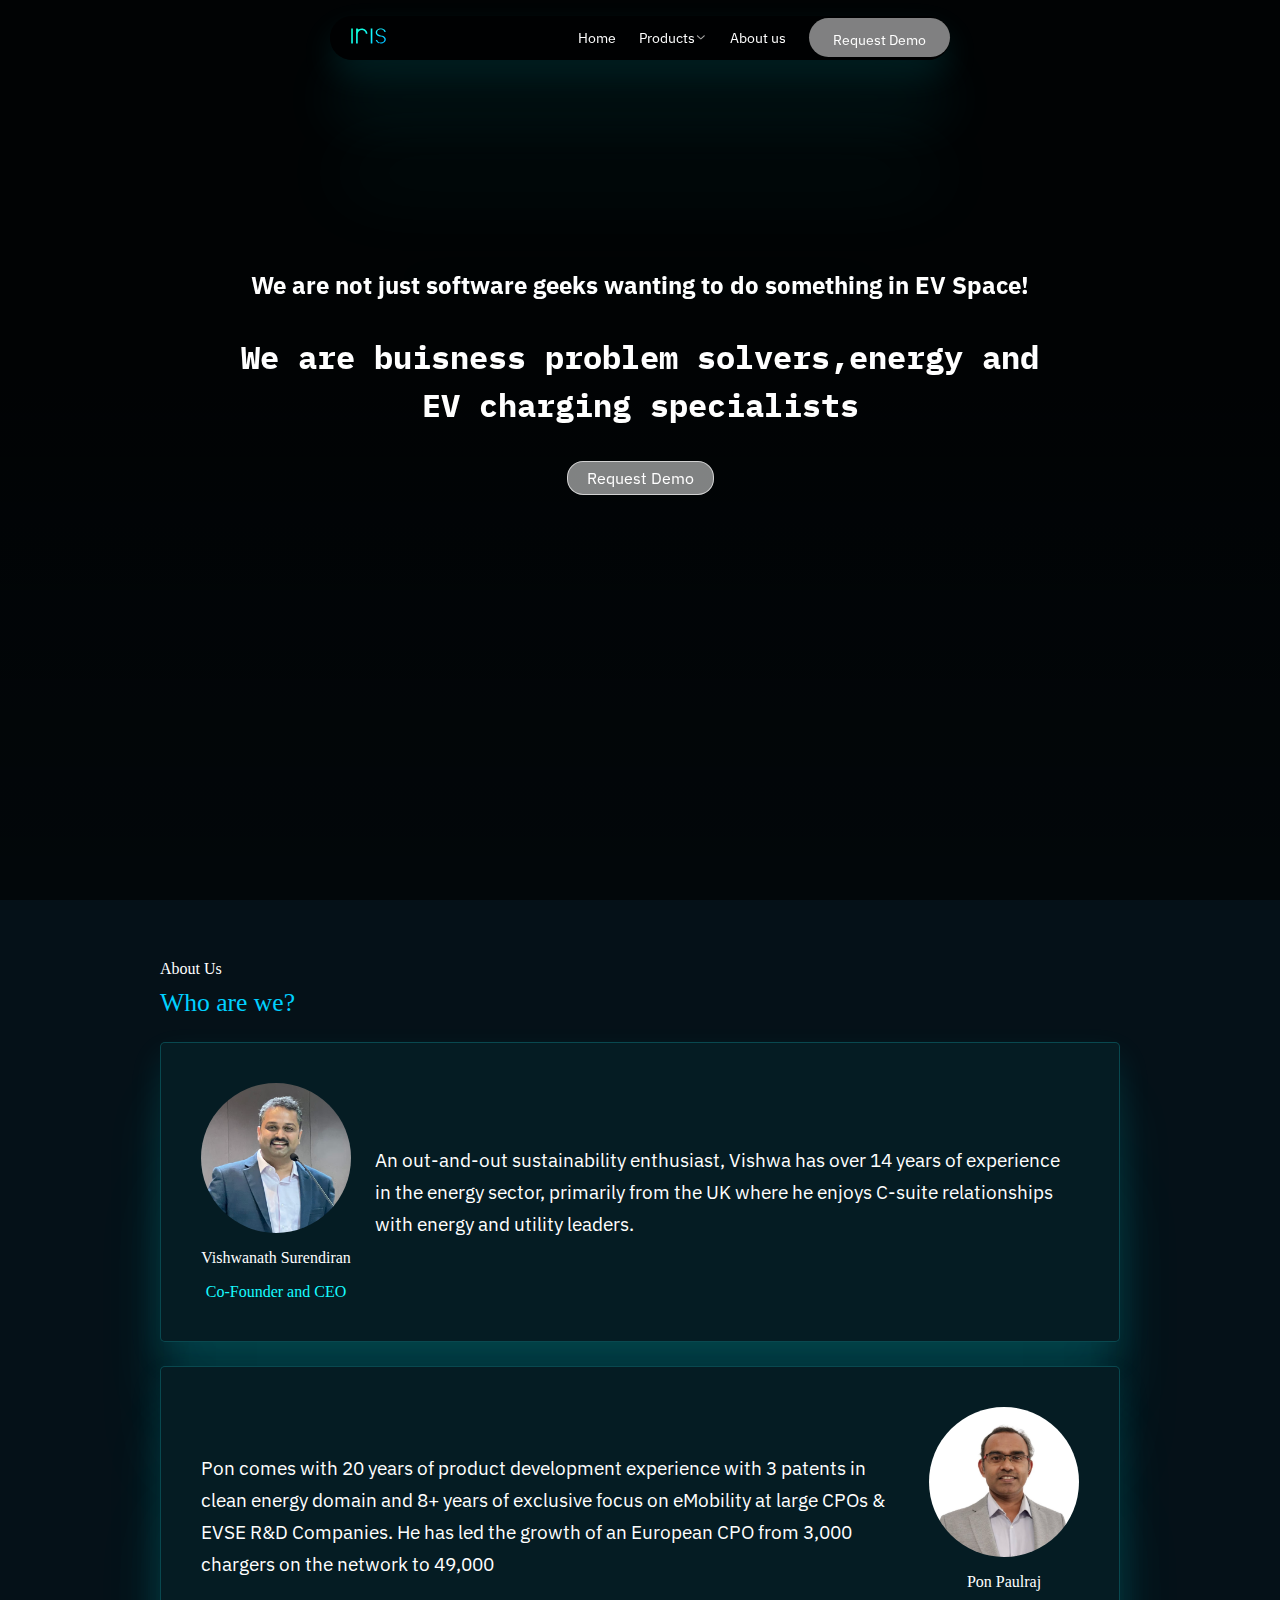
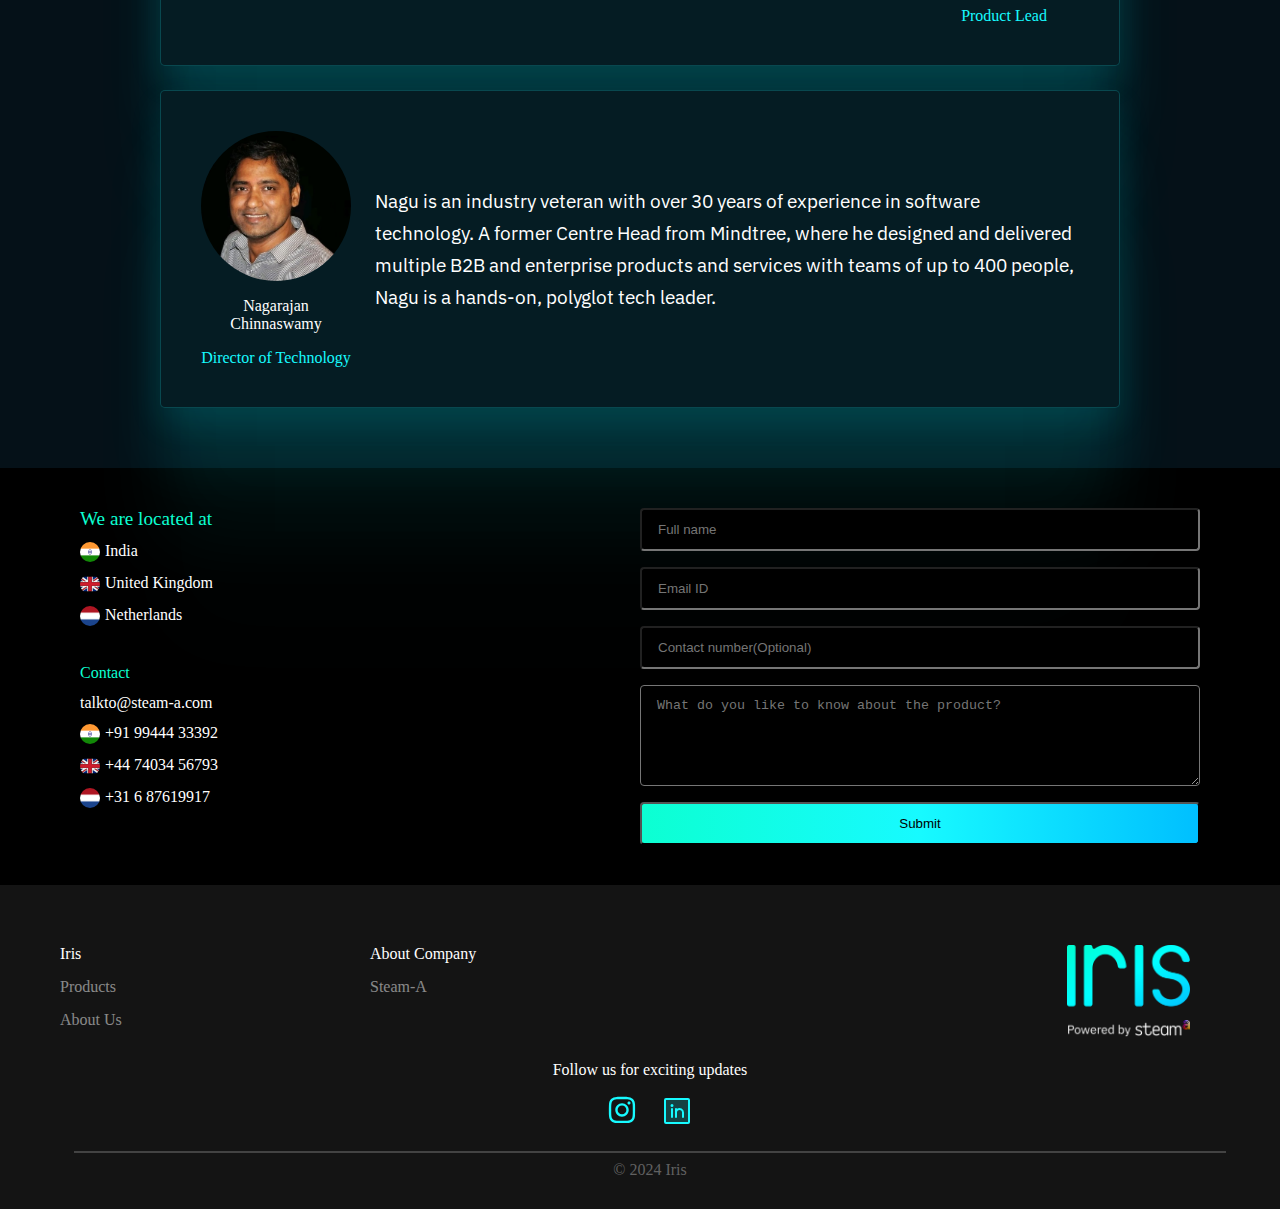
==== aboutus.html @ a7877ba9 "first-version" ====
<!DOCTYPE html>
<html lang="en">
<head>
    <meta charset="UTF-8">
    <meta name="viewport" content="width=device-width, initial-scale=1.0">
    <title>Document</title>
    <link rel="stylesheet" href="css/aboutstyle.css">
</head>
<body>
    <header class="header">
        <div class="header_div">
                <nav class="header_nav">
                    <div class="header_nav_image">
                        <a href="home.html" class="anchors"><img class="header_nav_img" src="assests/iris1.svg" alt="svg_image"></a> 
                    </div>
                    <div class="header_nav_list">          
                        <ul class="header_nav_ul">
                            <li ><a href="home.html" class="anchors hover">Home</a></li>
                            <li>
                                <div class="li_product">
                                    <p class="hover pro">Products</p> 
                                    <svg id="arrow" xmlns="http://www.w3.org/2000/svg" xmlns:xlink="http://www.w3.org/1999/xlink" height="0.7rem" width="0.7rem" viewBox="0 0 12 12"><path d="M 2.178 3.671 C 2.292 3.566 2.446 3.507 2.607 3.507 C 2.768 3.507 2.922 3.566 3.036 3.671 L 6.246 6.644 L 9.457 3.671 C 9.514 3.617 9.581 3.574 9.654 3.545 C 9.804 3.486 9.972 3.485 10.123 3.542 C 10.198 3.57 10.266 3.612 10.323 3.664 C 10.38 3.717 10.425 3.779 10.455 3.849 C 10.516 3.988 10.515 4.146 10.451 4.283 C 10.418 4.353 10.372 4.415 10.315 4.465 L 6.675 7.835 C 6.562 7.94 6.407 8 6.246 8 C 6.088 8.001 5.935 7.942 5.818 7.835 L 2.178 4.465 C 2.065 4.364 2.001 4.22 2 4.068 C 2 3.919 2.064 3.777 2.178 3.671 Z" fill="rgb(165, 165, 165)"></path></svg>                                    <div class="outer_div_li">
                                        <div class="li_product_li">
                                            <ul>
                                                <a href="product.html" class="anchors hover"><li>Network</li></a>
                                                <a href="sense.html" class="anchors hover"><li>Sense</li></a>
                                                <a href="echo.html" class="anchors hover"><li>Echo</li></a>
                                            </ul>
                                        </div>
                                    </div>
                                </div>
                            </li>
                            <li ><a href="aboutus.html" class="anchors hover"><span class="nowrap">About us</span></a></li>
                            <li><a href="#contact" class="anchors "><span class="nowrap request">Request Demo </span></a></li>
                        </ul>
                    </div>    
                </nav>
            
                <section class="header_section">
                    <h2>We are not just software geeks wanting to do something in EV Space!</h2>
                    <h1>We are buisness problem solvers,energy and <br> EV charging specialists</h1>
                    <a class="section_request">Request Demo </a>
                </section> 
          </div>
    </header>
        <main>    
            <section class="main_iris">
                <div class="main_iris_heading">
                    <p>About Us</p>
                    <p>Who are we?</p>
                </div>      
                <section class="card_one">
                    <section class="card_one_img">
                            <img src="assests/ceo.avif" width="150px" height="150px">
                            <p>Vishwanath Surendiran</p>
                            <p>Co-Founder and CEO</p>
                     </section>
                     <section class="card_one_content">       
                        <p class="card_para">An out-and-out sustainability enthusiast, Vishwa has over 14 years of experience in the energy sector, primarily from the UK where he enjoys C-suite relationships with energy and utility leaders.</p>
                     </section>   
                </section>

                <section class="card_two">
                    <section class="card_two_content">       
                        <p class="card_para">Pon comes with 20 years of product development experience with 3 patents in clean energy domain and 8+ years of exclusive focus on eMobility at large CPOs & EVSE R&D Companies. He has led the growth of an European CPO from 3,000 chargers on the network to 49,000</p>
                     </section>
                    <section class="card_two_img">
                        <img src="assests/founder.avif" width="150px" height="150px">
                        <p>Pon Paulraj</p>
                        <p>Product Lead</p>
                 </section>
                            
                            
                </section>
                <section class="card_three">
                    <section class="card_three_img">
                        <img src="assests/manager.avif" width="150px" height="150px">
                        <p>Nagarajan Chinnaswamy</p>
                        <p>Director of Technology</p>
                    </section>
                    <section class="card_three_content">       
                        <p class="card_para">Nagu is an industry veteran with over 30 years of experience in software technology. A former Centre Head from Mindtree, where he designed and delivered multiple B2B and enterprise products and services with teams of up to 400 people, Nagu is a hands-on, polyglot tech leader.</p>
                     </section>          
                </section>
            </section>
            <section class="iris_contact" id="contact">
                <div class="iris_contact_inner">
                    <section class="iris_contact_location">
                            <p>We are located at</p>
                            <ol>
                                <li><img src="assests/india1.png" class="india"> India</li>
                                <li><img src="assests/united_kingdom.svg" class="uk">
                                    United Kingdom</li>
                                <li><img src="assests/nether.png" class="nether">Netherlands</li>
                            </ol>
                    </section>
                    <section class="iris_contact_contact">
                            <p>Contact</p>
                            <p>talkto@steam-a.com</p>
                        <ol>
                            <li><img src="assests/india1.png" class="india"> +91 99444 33392</li>
                            <li><img src="assests/united_kingdom.svg" class="uk"> +44 74034 56793</li>
                            <li><img src="assests/nether.png" class="nether"> +31 6 87619917</li>
                        </ol>
                    </section>
                </div>
                <div class="iris_contact_form">
                    <form class="contact_form">
                            <input type="text" name="name" id="name" placeholder="Full name" required>
                            <input type="email" name="email" id="email" placeholder="Email ID" required>
                            <input type="text" name="contact" id="contact" placeholder="Contact number(Optional)">
                            <textarea rows="5" name="message" id="text_area" placeholder="What do you like to know about the product?" required></textarea>
                            <button type="submit" id="button">Submit</button>
                    </form>
    
                </div>
            </section>
        </main>
        <footer>
            <section class="footer">
                <section class="footer_header">
                    <section class="footer_header_one">
                        <p>Iris</p>
                        <a>Products</a>
                        <a>About Us</a>
                    </section>
                    <section class="footer_header_two">
                        <p>About Company</p>
                        <a>Steam-A</a>
                    </section>  
                    <section class="footer_header_three">
                        <img src="assests/iris_steama.avif" width="122.4px" height="92px">
                    </section>
                </section>
                <section class="footer_main">
                    <section class="footer_main_p">
                        <p>Follow us for exciting updates</p>
                    </section>
                    <section class="footer_main_img">
                        <svg class="insta" xmlns="http://www.w3.org/2000/svg" viewBox="0 0 448 512"><!--!Font Awesome Free 6.6.0 by @fontawesome - https://fontawesome.com License - https://fontawesome.com/license/free Copyright 2024 Fonticons, Inc.--><path fill="#17faff" d="M224.1 141c-63.6 0-114.9 51.3-114.9 114.9s51.3 114.9 114.9 114.9S339 319.5 339 255.9 287.7 141 224.1 141zm0 189.6c-41.1 0-74.7-33.5-74.7-74.7s33.5-74.7 74.7-74.7 74.7 33.5 74.7 74.7-33.6 74.7-74.7 74.7zm146.4-194.3c0 14.9-12 26.8-26.8 26.8-14.9 0-26.8-12-26.8-26.8s12-26.8 26.8-26.8 26.8 12 26.8 26.8zm76.1 27.2c-1.7-35.9-9.9-67.7-36.2-93.9-26.2-26.2-58-34.4-93.9-36.2-37-2.1-147.9-2.1-184.9 0-35.8 1.7-67.6 9.9-93.9 36.1s-34.4 58-36.2 93.9c-2.1 37-2.1 147.9 0 184.9 1.7 35.9 9.9 67.7 36.2 93.9s58 34.4 93.9 36.2c37 2.1 147.9 2.1 184.9 0 35.9-1.7 67.7-9.9 93.9-36.2 26.2-26.2 34.4-58 36.2-93.9 2.1-37 2.1-147.8 0-184.8zM398.8 388c-7.8 19.6-22.9 34.7-42.6 42.6-29.5 11.7-99.5 9-132.1 9s-102.7 2.6-132.1-9c-19.6-7.8-34.7-22.9-42.6-42.6-11.7-29.5-9-99.5-9-132.1s-2.6-102.7 9-132.1c7.8-19.6 22.9-34.7 42.6-42.6 29.5-11.7 99.5-9 132.1-9s102.7-2.6 132.1 9c19.6 7.8 34.7 22.9 42.6 42.6 11.7 29.5 9 99.5 9 132.1s2.7 102.7-9 132.1z"/></svg>
                        <svg  class="linkedin" xmlns="http://www.w3.org/2000/svg" viewBox="0 0 256 256" focusable="false" color="rgb(23, 250, 255)" style="user-select: none; width: 32px; height: 32px; display: inline-block; fill: rgb(23, 250, 255); color: rgb(23, 250, 255); flex-shrink: 0;"><g color="rgb(23, 250, 255)" weight="duotone"><path d="M224,40V216a8,8,0,0,1-8,8H40a8,8,0,0,1-8-8V40a8,8,0,0,1,8-8H216A8,8,0,0,1,224,40Z" opacity="0.2"></path><path d="M216,24H40A16,16,0,0,0,24,40V216a16,16,0,0,0,16,16H216a16,16,0,0,0,16-16V40A16,16,0,0,0,216,24Zm0,192H40V40H216V216ZM96,112v64a8,8,0,0,1-16,0V112a8,8,0,0,1,16,0Zm88,28v36a8,8,0,0,1-16,0V140a20,20,0,0,0-40,0v36a8,8,0,0,1-16,0V112a8,8,0,0,1,15.79-1.78A36,36,0,0,1,184,140ZM100,84A12,12,0,1,1,88,72,12,12,0,0,1,100,84Z"></path></g></svg>
                    </section>
                </section>
                <section class="footer_footer">
                    <div class="footer_footer_border"></div>
                    <p class="footer_footer_p">&copy; 2024 Iris</p>
                </section>
            </section>
        </footer>
    
</body>
</html>
---- css/aboutstyle.css ----
@import url('https://fonts.googleapis.com/css2?family=IBM+Plex+Sans:ital,wght@0,100;0,200;0,300;0,400;0,500;0,600;0,700;1,100;1,200;1,300;1,400;1,500;1,600;1,700&display=swap');
@import url('https://fonts.googleapis.com/css2?family=IBM+Plex+Mono:ital,wght@0,100;0,200;0,300;0,400;0,500;0,600;0,700;1,100;1,200;1,300;1,400;1,500;1,600;1,700&family=IBM+Plex+Sans:ital,wght@0,100;0,200;0,300;0,400;0,500;0,600;0,700;1,100;1,200;1,300;1,400;1,500;1,600;1,700&display=swap');


*{
    margin:0;
    padding:0;
    box-sizing: border-box;
}
body{
    background-color: #101820; 
}
.header{
    font-family: "IBM Plex Sans", sans-serif;
    font-style: normal;
    background-image: linear-gradient(-7.10543e-14deg, rgba(0, 0, 0, 0) 0%, rgba(0, 0, 0, 0.6) 59%);
    background-color: #02070a;
}
.header_div{
    
    
    background-size: cover;
    background-position: center;
    background-repeat: no-repeat;
    width:100%;
    min-height:100vh;
    display:flex;
    justify-content: center;
    align-items:flex-start;
    
    
}
.header_nav{
    width:620px;
    height:min-content;
    background-color:rgba(0, 0, 0, 0.457);
    display:flex;
    justify-content: space-between;
    position:fixed;
    top:1rem;
    border-radius: 2rem;
    font-size:14px;
    box-shadow: rgba(8, 248, 254, 0.1) 0px 15px 33px 0px, rgba(8, 248, 254, 0.09) 0px 60px 60px 0px, rgba(8, 248, 254, 0.05) 0px 135px 81px 0px, rgba(8, 248, 254, 0.01) 0px 239px 96px 0px, rgba(8, 248, 254, 0) 0px 374px 105px 0px;
    z-index:1;
    
}
.header_nav_image{
    display:flex;
    justify-content: flex-start;
    align-items: center;
    width:40%;
}
.header_nav_list{
    width:60%;
    display: flex;
    justify-content:space-between;
    
}
.header_nav_img{
    height:2rem;
    margin-left:0.5rem;
   
}
.header_nav_ul{
    width:100%;
    display:flex;
    justify-content:space-between;
    align-items:center;
    flex-shrink: 1;
}
.header_nav_ul > li{
    list-style-type:none;
    font-size:14px;
    color:white;
}
.anchors{
    text-decoration: none;
    color:white;
}
.hover:hover{
    color:#05f9fe;
}
.li_product:hover #arrow{
    transform: rotate(180deg);
}
.li_product_li ul a{
    display:block;
}
.li_product:hover #arrow path{
    fill:#05f9fe;
}
.nowrap{
    white-space: nowrap;
}
.header_nav_ul > li:last-child{
    border:2px solid none;
    height:90%;
    padding:0.8rem 1.5rem;
    border-radius: 2rem;
    display:flex;
    align-self: center;
    vertical-align: center;
    background-color: #FFFFFF80;
    transition: transform 0.5s ease;
    transform-origin: right;
    
    
}
.header_nav_ul > li:last-child:hover,.section_request:hover{
    
    transform: scaleX(1.1);
    background-image:linear-gradient(to right, rgb(12, 255, 210), rgb(23, 250, 255), rgb(0, 191, 255));
    color:black;
}
.header_nav_ul > li:last-child:hover::after,.section_request:hover::after{
    content:" \2197";
    
}
.header_section {
    
    color:white;
    position:sticky;
    text-align:center;
    top:29%;
    line-height: 3rem;
    font-family: "IBM Plex Sans", monospace;
    display:flex;
    flex-direction:column;
    justify-content:center;
    align-items: center;
    gap:24px;

}
/* .header_section p{
    
    font-size:14px;
    
    
    
} */
.li_product{
    display:flex;
    justify-content: center;
    align-items: center;
    position:relative;
}
.outer_div_li{
    position:absolute;
    display:none;
    top:100%;
    left:-50%;
    padding:10px 20px;
    
}
.li_product_li{
    
    /* transform:translate(0%,72%); */
    
    border:1px solid rgba(2, 249, 254, 0.2);
    background-color: bisque;
    width:8rem;
    /* display:flex;
    flex-direction:column;
    justify-content: flex-start; */
    margin-top:0.2rem;
    background-color:#163744 ;
    border-radius: 0.5rem;
    box-shadow: rgba(8, 248, 254, 0.1) 0px 15px 33px 0px, rgba(8, 248, 254, 0.09) 0px 60px 60px 0px, rgba(8, 248, 254, 0.05) 0px 135px 81px 0px, rgba(8, 248, 254, 0.01) 0px 239px 96px 0px, rgba(8, 248, 254, 0) 0px 374px 105px 0px;
    
}
.li_product:hover .outer_div_li{
    display:block;
}
.li_product:hover .pro{
    color:#05f9fe;
}
/* @media (min-width:0px){
.li_product:hover .outer_div_li{
    display:block;
}
.hover{}
} */
.li_product_li li{
    padding:6px 20px;
    margin:5px;
}
.li_product_li li:hover{
    
    border-radius:0.2rem;
    background-color: rgba(66,66,66,255);
    color:#05f9fe;
}
.li_product_li ul{
    list-style-type:none;
}

.header_section h1{
    font-family:"IBM Plex Mono",monospace;
    font-size:2rem;
    font-weight:50px;
}
.section_request{
    
    width:min-content;
    white-space: nowrap;
    margin-top:0.5rem;
    border:1px solid rgba(255, 255, 255, 0.646);
    border-radius:1rem;
    background-color: #FFFFFF80;
    transition:0.5s ease;
    padding:0px 19px;
    z-index:-1;
    line-height:2rem;
    

    
    
    
}
.main_iris{
    padding:60px 160px;
    display:flex;
    flex-direction: column;
    background-color: #051118;
    gap:24px;
    z-index:1;
}
.main_iris_heading{
    display:flex;
    flex-direction:column;
    gap:10px;
    
}
.main_iris_heading p:first-child{
    color:white;
}
.main_iris_heading p:nth-child(2){
    color:rgb(0, 208, 255);
    font-size:1.6rem;
}

/* .main_iris_card{
    padding:40px 24px;
    background-color: black;
    display:flex;
    flex-direction:column;
    justify-content:flex-start;
    gap:50px;
    width:100%;
} */
.card_one,.card_two,.card_three{
    padding:40px;
    background-color: #051c23;
    color:white;
    border:1px solid  rgba(23, 250, 255, 0.2);
    border-radius:5px ;
    display:flex;
    gap:24px;
    width:100%;
    height:auto;
    box-shadow: rgba(8, 248, 254, 0.1) 0px 15px 33px 0px, rgba(8, 248, 254, 0.09) 0px 60px 60px 0px, rgba(8, 248, 254, 0.05) 0px 135px 81px 0px, rgba(8, 248, 254, 0.01) 0px 239px 96px 0px, rgba(8, 248, 254, 0) 0px 374px 105px 0px;
}
.card_one_img,.card_two_img,.card_three_img{
    display:flex;
    flex-direction:column;
    justify-content:center;
    gap:16px;
    flex-grow:0.25;
    text-align:center;
}
.card_one_img img,.card_two_img img,.card_three_img img{
    display:block;
    height:auto;
    border-radius:50%;
    
}
.card_one_content,.card_two_content,.card_three_content{
    display:flex;
    align-items:center;
    font-size:1.2rem;
    line-height:2rem;
    font-family: "IBM Plex Sans", monospace;
}
.card_one_img p:last-child,.card_two_img p:last-child,.card_three_img p:last-child{
    color:#17FAFF;
}
.iris_contact{
    padding:40px 80px;
    display:flex;
    background-color: black;
    color:white;
    scroll-margin-top:2rem;
}
.iris_contact_inner{
    display:flex;
    flex-direction:column;
    gap:38px;
    width:50%;
}
.iris_contact_location{
    display: flex;
    flex-direction:column;
    gap:12px;
}
.iris_contact_location p{
    font-size:1.2rem;
    color:#0CFFD2;
}
.iris_contact_contact p:first-child{
    color:#0CFFD2;
}
.iris_contact_contact{
    display:flex;
    flex-direction:column;
    gap:12px;
}

.iris_contact_contact ol,.iris_contact_location ol{
    display:flex;
    flex-direction:column;
    gap:12px;
}
.iris_contact_contact li,.iris_contact_location li{
    list-style-position: inside;
    list-style-type: none;
    display:flex;
    gap:5px;
}
.india,.uk,.nether{
    width:20px;
    height:20px;
    border-radius:50%
}
.iris_contact_form{
    width:50%;

}
.contact_form{
    display:flex;
    flex-direction:column;
    justify-content: flex-start;
    gap:16px;
}
.contact_form #name,.contact_form #email,.contact_form #contact,.contact_form #text_area{
    padding:12px 16px;
    background-color: black;
    color:white;
    border-radius:4px;
}
.contact_form #button{
    padding:12px 16px;
    background-image: linear-gradient(to right, rgb(12, 255, 210), rgb(23, 250, 255), rgb(0, 191, 255)); 
    border-radius:4px;
}
.footer{
    padding:60px 40px 30px 60px;
    display:flex;
    flex-direction:column;
    gap:24px;
    align-items: center;
    background-color: #141414;

}
.footer_header{
    display:flex;
    flex-direction: row;
    color:white;
    gap:10px;
    height:min-content;
    width:auto;
    align-self:stretch;
}
.footer_header_one{
    display:flex;
    flex-direction:column;
    gap:15px;
    align-self: stretch;
    width:300px;
    height:auto;
    justify-content:flex-start;
}
.footer_header_one a,.footer_header_two a{
    color:#FFFFFF80;
}
.footer_header_two{
    display:flex;
    flex-direction:column;
    gap:15px;
    flex-grow:1;
}
.footer_header_three{
    display:flex;
    justify-content:center;
    width:223px;
}
.footer_main{
    display:flex;
    flex-direction: column;
    gap:16px;
    align-items:center;
    justify-content:center;
    
}
.footer_main_p{
    color:white;
}
.footer_main_img{
    display: flex;
    gap:24px;
}
.insta{
    width:30px;
    height:30px;
}
.footer_footer_p{
    color:#616161;
    text-align:center;
    padding:8px 0px 0px;
}
.footer_footer_border{
    width:90vw;
    
    border:1px solid rgba(255, 255, 255, 0.2);
}
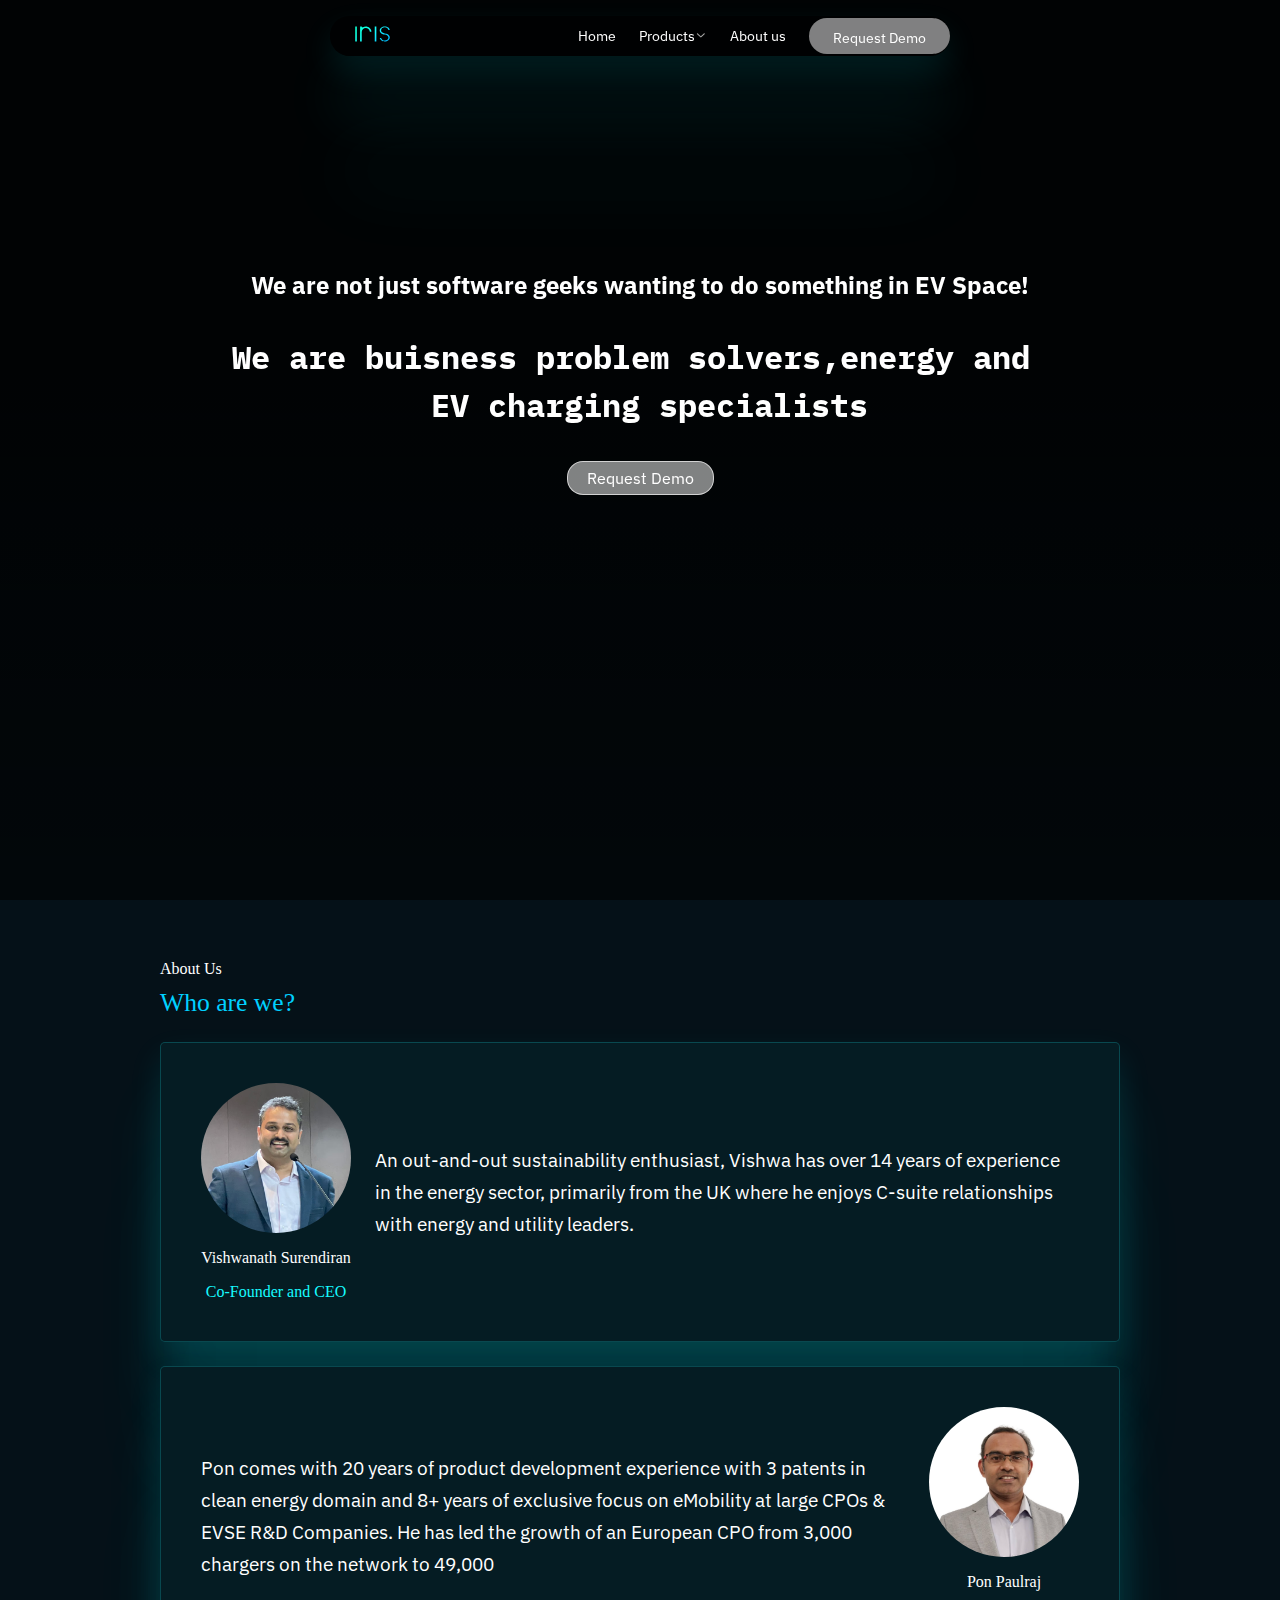
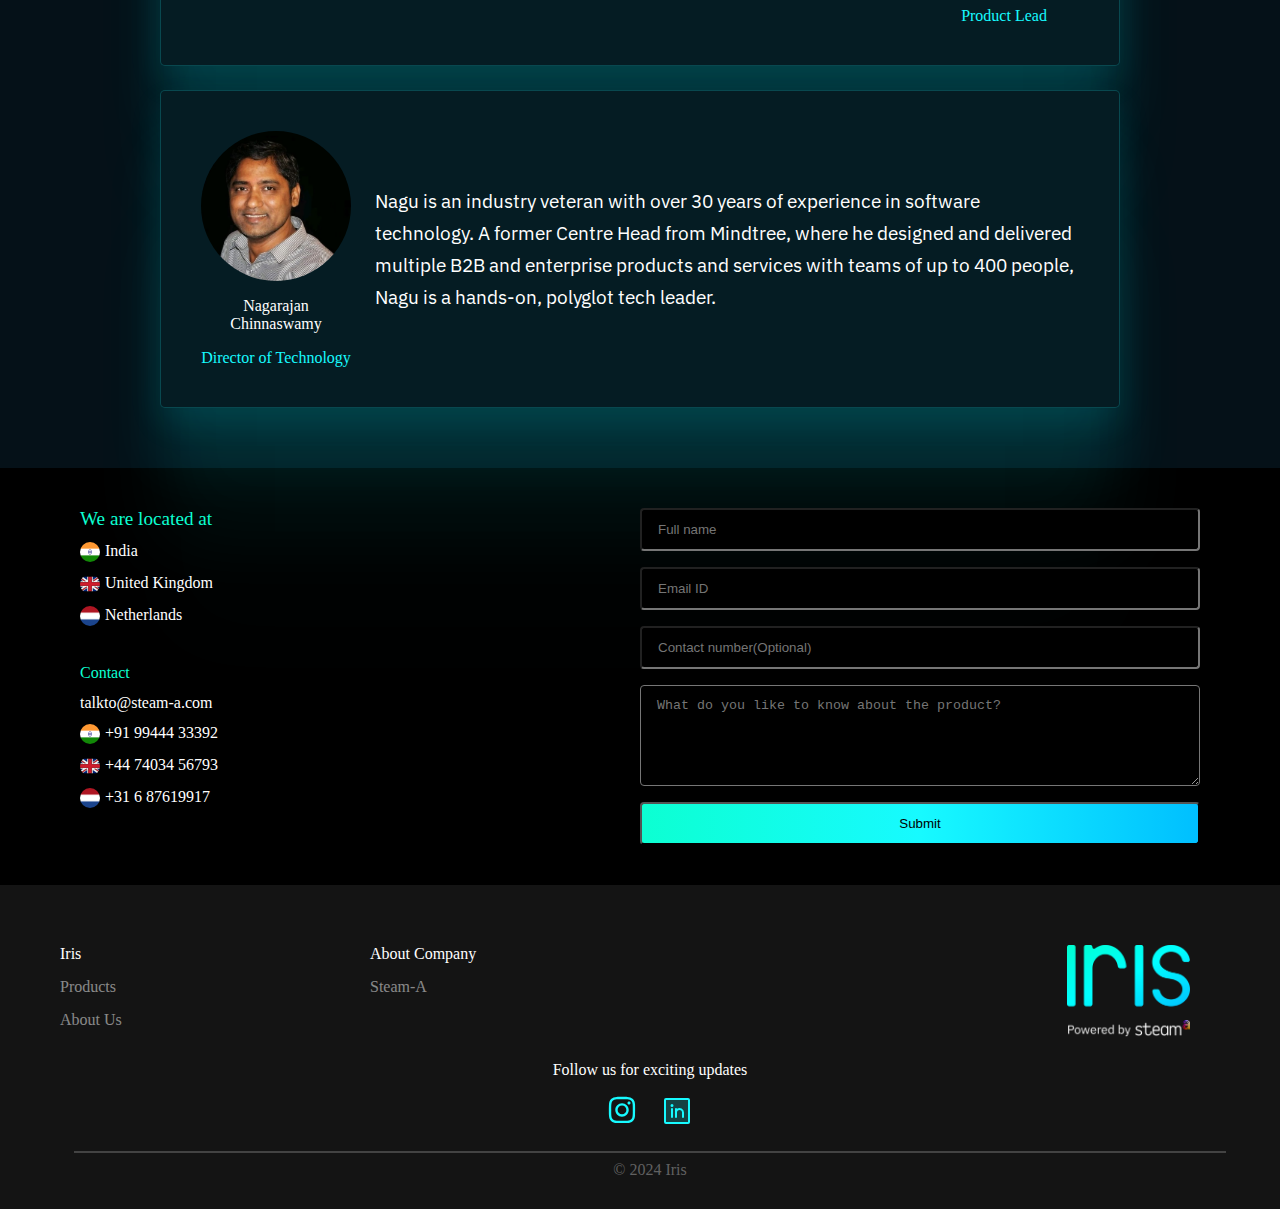
==== commit ed4062f3: "responsive and nav bar changed" ====
--- a/aboutus.html
+++ b/aboutus.html
@@ -3,23 +3,29 @@
 <head>
     <meta charset="UTF-8">
     <meta name="viewport" content="width=device-width, initial-scale=1.0">
-    <title>Document</title>
+    <title>Electric Vehicle Charging Ecosystem Software Suite | Iris | Steam-A</title>
     <link rel="stylesheet" href="css/aboutstyle.css">
+    <link rel="icon" type="image" href="assests/iris1.svg">
 </head>
 <body>
     <header class="header">
         <div class="header_div">
                 <nav class="header_nav">
                     <div class="header_nav_image">
-                        <a href="home.html" class="anchors"><img class="header_nav_img" src="assests/iris1.svg" alt="svg_image"></a> 
+                        <a href="index.html" class="anchors"><img class="header_nav_img" src="assests/iris1.svg" alt="svg_image"></a> 
                     </div>
+                    <a class="hamburger">
+                        <span class="bar one"></span>
+                        <span class="bar two"></span>
+                        <span class="bar three"></span>
+                    </a>
                     <div class="header_nav_list">          
                         <ul class="header_nav_ul">
-                            <li ><a href="home.html" class="anchors hover">Home</a></li>
+                            <li ><a href="index.html" class="anchors hover">Home</a></li>
                             <li>
                                 <div class="li_product">
-                                    <p class="hover pro">Products</p> 
-                                    <svg id="arrow" xmlns="http://www.w3.org/2000/svg" xmlns:xlink="http://www.w3.org/1999/xlink" height="0.7rem" width="0.7rem" viewBox="0 0 12 12"><path d="M 2.178 3.671 C 2.292 3.566 2.446 3.507 2.607 3.507 C 2.768 3.507 2.922 3.566 3.036 3.671 L 6.246 6.644 L 9.457 3.671 C 9.514 3.617 9.581 3.574 9.654 3.545 C 9.804 3.486 9.972 3.485 10.123 3.542 C 10.198 3.57 10.266 3.612 10.323 3.664 C 10.38 3.717 10.425 3.779 10.455 3.849 C 10.516 3.988 10.515 4.146 10.451 4.283 C 10.418 4.353 10.372 4.415 10.315 4.465 L 6.675 7.835 C 6.562 7.94 6.407 8 6.246 8 C 6.088 8.001 5.935 7.942 5.818 7.835 L 2.178 4.465 C 2.065 4.364 2.001 4.22 2 4.068 C 2 3.919 2.064 3.777 2.178 3.671 Z" fill="rgb(165, 165, 165)"></path></svg>                                    <div class="outer_div_li">
+                                    <p class="hover pro">Products<svg id="arrow" xmlns="http://www.w3.org/2000/svg" xmlns:xlink="http://www.w3.org/1999/xlink" height="0.7rem" width="0.7rem" viewBox="0 0 12 12"><path d="M 2.178 3.671 C 2.292 3.566 2.446 3.507 2.607 3.507 C 2.768 3.507 2.922 3.566 3.036 3.671 L 6.246 6.644 L 9.457 3.671 C 9.514 3.617 9.581 3.574 9.654 3.545 C 9.804 3.486 9.972 3.485 10.123 3.542 C 10.198 3.57 10.266 3.612 10.323 3.664 C 10.38 3.717 10.425 3.779 10.455 3.849 C 10.516 3.988 10.515 4.146 10.451 4.283 C 10.418 4.353 10.372 4.415 10.315 4.465 L 6.675 7.835 C 6.562 7.94 6.407 8 6.246 8 C 6.088 8.001 5.935 7.942 5.818 7.835 L 2.178 4.465 C 2.065 4.364 2.001 4.22 2 4.068 C 2 3.919 2.064 3.777 2.178 3.671 Z" fill="rgb(165, 165, 165)"></path></svg></p> 
+                                    <div class="outer_div_li">
                                         <div class="li_product_li">
                                             <ul>
                                                 <a href="product.html" class="anchors hover"><li>Network</li></a>
@@ -39,7 +45,7 @@
                 <section class="header_section">
                     <h2>We are not just software geeks wanting to do something in EV Space!</h2>
                     <h1>We are buisness problem solvers,energy and <br> EV charging specialists</h1>
-                    <a class="section_request">Request Demo </a>
+                    <a class="section_request anchors" href="#contact">Request Demo </a>
                 </section> 
           </div>
     </header>
@@ -147,6 +153,6 @@
                 </section>
             </section>
         </footer>
-    
+        <script src="js/home.js"></script>
 </body>
 </html>--- a/css/aboutstyle.css
+++ b/css/aboutstyle.css
@@ -57,10 +57,16 @@
     
 }
 .header_nav_img{
+    width:100%;
     height:2rem;
     margin-left:0.5rem;
    
 }
+p,h1,h2,h3,h4,h5,h6{
+    white-space:pre-wrap;
+    word-break:break-word;
+    overflow-wrap: break-word;
+}
 .header_nav_ul{
     width:100%;
     display:flex;
@@ -77,6 +83,9 @@
     text-decoration: none;
     color:white;
 }
+.hamburger{
+    display:none;
+}
 .hover:hover{
     color:#05f9fe;
 }
@@ -95,7 +104,7 @@
 .header_nav_ul > li:last-child{
     border:2px solid none;
     height:90%;
-    padding:0.8rem 1.5rem;
+    padding:0.7rem 1.5rem;
     border-radius: 2rem;
     display:flex;
     align-self: center;
@@ -129,7 +138,23 @@
     justify-content:center;
     align-items: center;
     gap:24px;
-
+    animation: appear;
+    animation-range: entry 0% cover 40%;
+    animation-fill-mode: forwards ;
+    animation-duration: 2s;
+    
+
+}
+@keyframes appear{
+    from{
+        opacity:0;
+        scale:0.5;
+
+    }
+    to{
+        opacity:1;
+        scale:1;
+    }
 }
 /* .header_section p{
     
@@ -140,7 +165,6 @@
 } */
 .li_product{
     display:flex;
-    justify-content: center;
     align-items: center;
     position:relative;
 }
@@ -421,4 +445,232 @@
     width:90vw;
     
     border:1px solid rgba(255, 255, 255, 0.2);
-}+}
+@media (max-width:803px){
+    /* .header_nav .header_nav_ul{
+        display:none;   
+    } */
+     html{
+        scroll-behavior: smooth;
+     }
+    .header_nav{
+        width:90%;
+    }
+    .hamburger{
+        display:flex;
+        flex-direction:column;
+        justify-content:center;
+        align-items:center;
+        /* gap:5px; */
+        position:absolute;
+        top:10px;
+        right:1rem;
+        width:30px;
+        height:21px;
+
+    }
+    .header_section p:first-child{
+        font-size:5vw;
+    }
+    .one,.three{
+        height:1px;
+        width:10px;
+        background-color: white;
+        
+
+    }
+    .two{
+        height:1px;
+        width:20px;
+        background-color: white;
+        /* margin-left:5px; */
+    }
+    .bar{
+        transform: rotate(-45deg);
+    }
+    .one{
+      margin-right:10px;
+
+    }
+    .two{
+        margin:2px 0;
+    }
+    .three{
+        margin-left:7px;
+    }
+    .hamburger.active{
+        top:20px;
+    }
+    .hamburger.active .one{
+        width:25px;
+        transform:rotate(45deg);
+        margin:0;
+
+    }
+    .hamburger.active .three{
+        width:25px;
+        transform:rotate(-45deg);
+        margin:0;
+
+    }
+    
+    .hamburger.active .two{
+        display:none;
+    }
+    .header_nav_list{
+        display:none;
+        transition:all 2s ease-in;
+    }
+     .header_nav.active .header_nav_list{
+        display: flex;
+        width:100%;
+        padding:40px 24px;
+        transition:all 2s ease-in;
+        
+        
+        
+    }
+      .header_nav.active{
+        padding:20px 0px 0px;
+        flex-direction:column;
+        max-height:500px;
+        
+        
+    }
+    /* .header_nav .header_nav_ul{
+        display: none;
+    } */
+     .header_nav_ul li{
+        transition:all 2s ease-in;
+     }
+     .header_nav .header_nav_ul{
+        transition:all 2s ease-in;
+     }
+      .header_nav.active .header_nav_ul{
+       
+        flex-direction:column;
+        gap:24px;
+        transition:all 2s ease-in;
+    }
+    .header_nav.active .header_nav_ul li{
+        width:100%;
+    }
+    .header_nav.active .header_nav_ul > li:last-child{
+        display: flex;
+        justify-content: center;
+        color:black;
+        background-image:linear-gradient(to right, rgb(12, 255, 210), rgb(23, 250, 255), rgb(0, 191, 255));
+    }
+
+    .hamburger.active .header_nav{
+        display:flex;
+        flex-direction:column;
+        background-color: white;
+        transition:all 2s ease-in;
+    }
+    .li_product_li{
+        display:none;
+    }
+    .li_product.active {
+        display:flex;
+        flex-direction:column;
+        justify-content: flex-start;
+        align-items: flex-start;
+        /* width:100%; */
+    }
+    .li_product.active .outer_div_li{
+        position:static;
+        padding:20px 0px 0px;
+
+    }
+    .li_product.active .li_product_li{
+        display: flex;
+        flex-direction:column;
+        justify-content:flex-start;
+        width:100%;
+        border:none;
+        box-shadow: none;
+        background-image: none;
+        background-color: none;
+
+    }
+    .li_product.active .li_product_li ul  a{
+        width:100%;
+    }
+
+
+}
+@media (max-width:809px){
+    .main_iris{
+        padding:40px 24px;
+    }
+    .card_one,.card_two,.card_three{
+        padding:10px 24px;
+        flex-basis:auto;
+        flex-shrink:1;
+        overflow:hidden;
+    }
+    /* .card_one_img img{
+        width:auto;
+    } */
+    .iris_contact{
+        padding:40px 24px;
+        flex-direction:column-reverse;
+        gap:13px;
+    }
+    .iris_contact_form{
+        width: 100%;
+    }
+    .iris_contact_location p{
+        font-size:18px;
+        font-family:"IBM Plex Mono", monospace;
+        
+    }
+
+    .iris_contact_contact p:first-child{
+        font-size:13px;
+        font-family:"IBM Plex Mono", monospace;
+        
+    }
+    .footer{
+        padding:60px 40px 30px;
+        display:flex;
+        flex-direction:column;
+        gap:16px;
+        align-items: center;
+        background-color: #141414;
+    
+    }
+    .footer_header{
+        display:flex;
+        flex-direction:column;
+        gap:24px;
+        height:min-content;
+        width:100%;
+        align-self:unset;
+        align-items: center;
+    }
+    .footer_header_one{
+        align-items:center;
+        width:100%;
+    }
+    .footer_header_two{
+        display:flex;
+        flex-direction:column;
+        gap:15px;
+        flex-grow:1;
+        width:100%;
+        align-items:center;
+    }
+    .footer_header_three{
+        width:210px;
+    }
+    .footer_main_p{
+        font-size:12px;
+        
+    }
+    .footer_main{
+        width:100%;
+        align-items: center;
+    }
+}
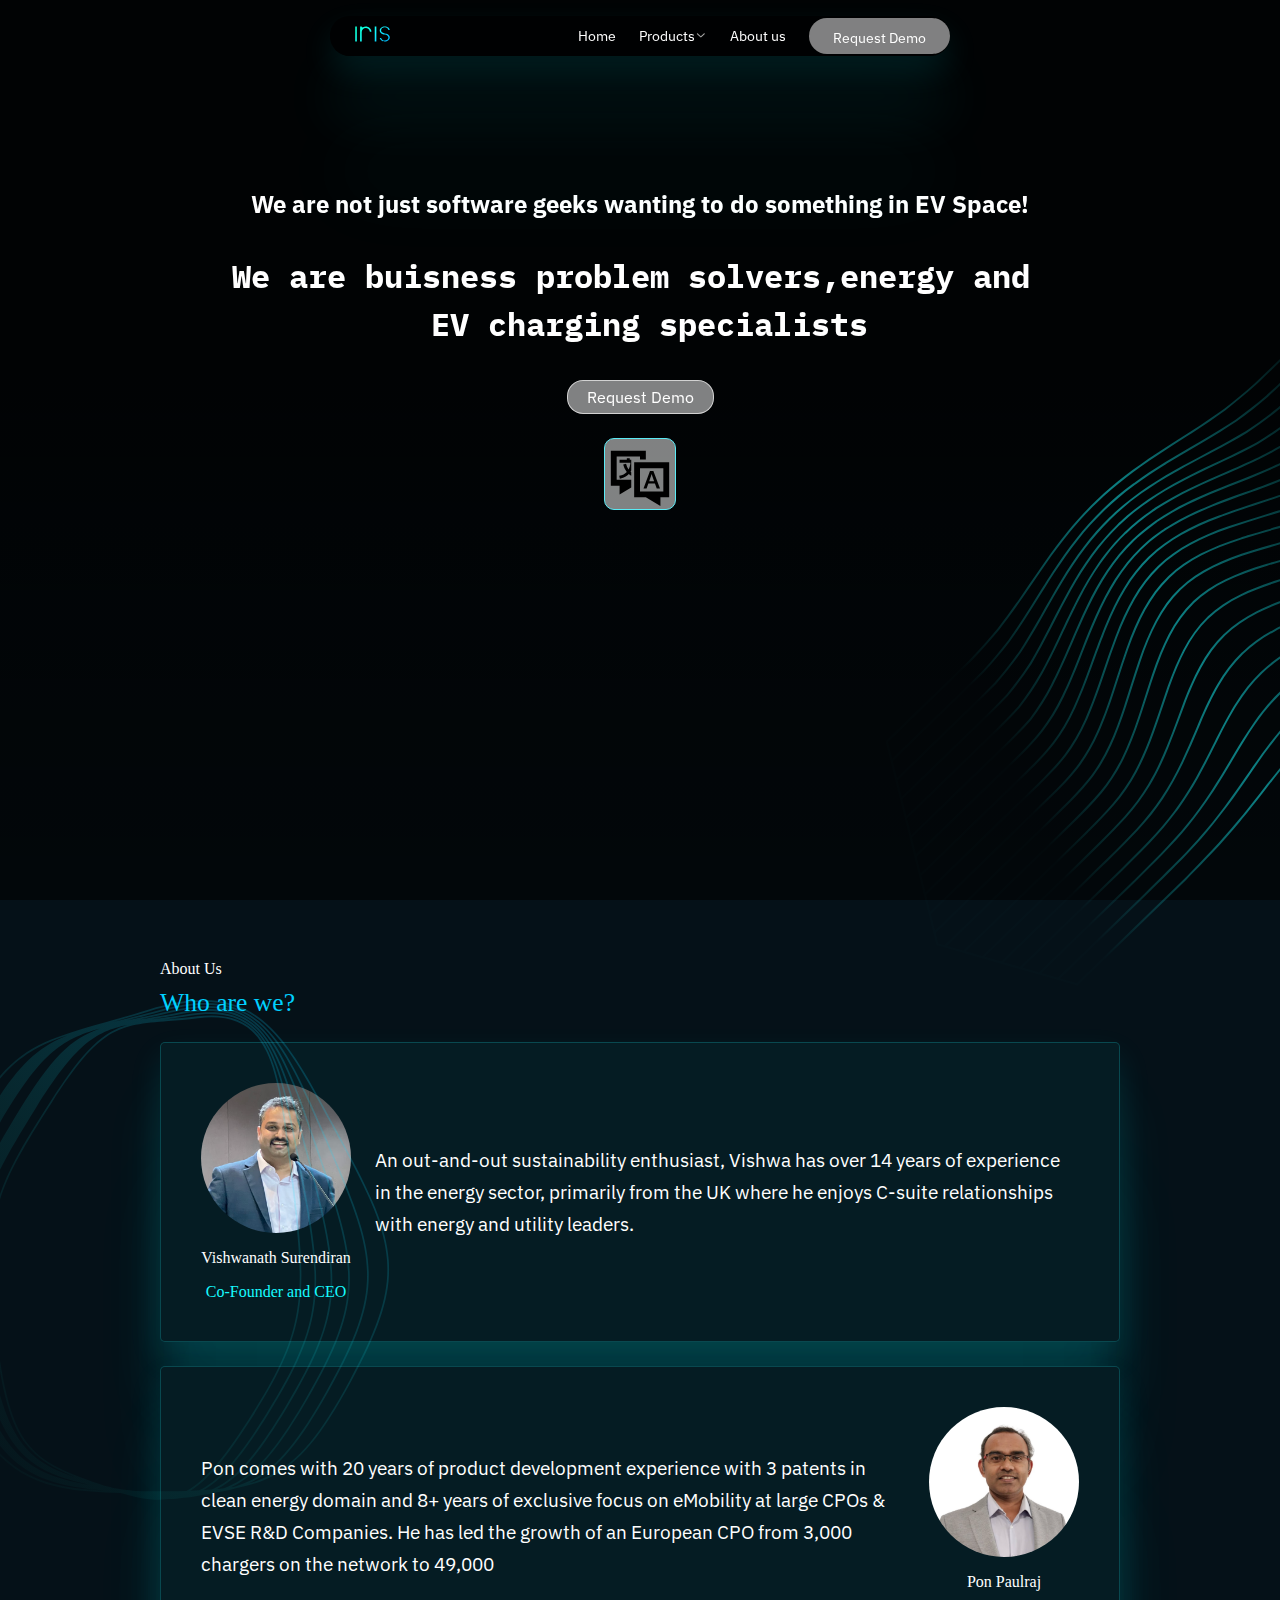
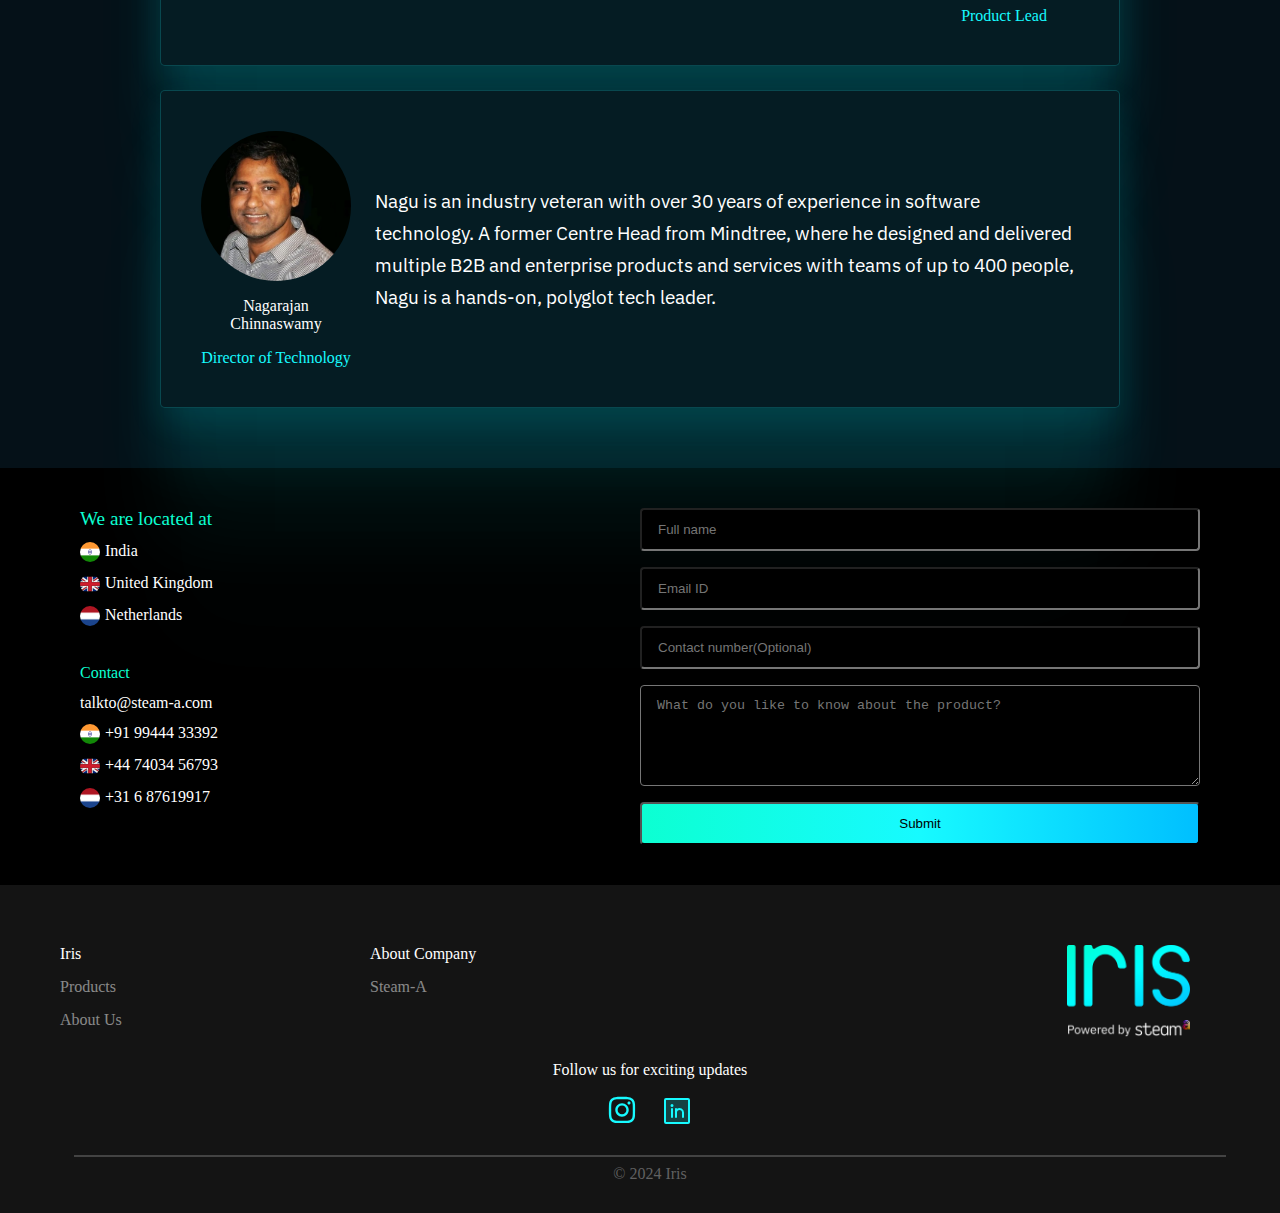
==== commit e4e5e81f: "completed the iris overall" ====
--- a/aboutus.html
+++ b/aboutus.html
@@ -5,7 +5,7 @@
     <meta name="viewport" content="width=device-width, initial-scale=1.0">
     <title>Electric Vehicle Charging Ecosystem Software Suite | Iris | Steam-A</title>
     <link rel="stylesheet" href="css/aboutstyle.css">
-    <link rel="icon" type="image" href="assests/iris1.svg">
+    <link rel="icon" type="image" href="assests/titlelogo.png">
 </head>
 <body>
     <header class="header">
@@ -37,7 +37,7 @@
                                 </div>
                             </li>
                             <li ><a href="aboutus.html" class="anchors hover"><span class="nowrap">About us</span></a></li>
-                            <li><a href="#contact" class="anchors "><span class="nowrap request">Request Demo </span></a></li>
+                            <li><a href="#contact" class="anchors" id="req"><span class="nowrap request">Request Demo </span></a></li>
                         </ul>
                     </div>    
                 </nav>
@@ -46,7 +46,15 @@
                     <h2>We are not just software geeks wanting to do something in EV Space!</h2>
                     <h1>We are buisness problem solvers,energy and <br> EV charging specialists</h1>
                     <a class="section_request anchors" href="#contact">Request Demo </a>
-                </section> 
+                    <div class="language">
+                        <input type="checkbox" id="toggle" class="toggle-checkbox">
+                        <label for="toggle" class="toggle-label"><img src="assests/language-svgrepo-com.svg" alt="" width="70px" height="70px"></label>
+                        <div class="target-div"><div id="google_translate_element"></div></div>
+                    </div>
+                </section>
+                <section class="waves">
+                    <img src="assests/wave1.svg" class="waveimg">
+                </section>  
           </div>
     </header>
         <main>    
@@ -54,7 +62,10 @@
                 <div class="main_iris_heading">
                     <p>About Us</p>
                     <p>Who are we?</p>
-                </div>      
+                </div> 
+                <section class="wavefly">
+                    <img src="assests/wavefly.svg">
+                </section>     
                 <section class="card_one">
                     <section class="card_one_img">
                             <img src="assests/ceo.avif" width="150px" height="150px">
@@ -127,12 +138,12 @@
                 <section class="footer_header">
                     <section class="footer_header_one">
                         <p>Iris</p>
-                        <a>Products</a>
-                        <a>About Us</a>
+                        <a href="index.html#iris_id" style="text-decoration: none;">Products</a>
+                        <a href="aboutus.html" style="text-decoration: none;">About Us</a>
                     </section>
                     <section class="footer_header_two">
                         <p>About Company</p>
-                        <a>Steam-A</a>
+                        <a href="https://www.steam-a.com/" style="text-decoration: none;">Steam-A</a>
                     </section>  
                     <section class="footer_header_three">
                         <img src="assests/iris_steama.avif" width="122.4px" height="92px">
@@ -143,8 +154,8 @@
                         <p>Follow us for exciting updates</p>
                     </section>
                     <section class="footer_main_img">
-                        <svg class="insta" xmlns="http://www.w3.org/2000/svg" viewBox="0 0 448 512"><!--!Font Awesome Free 6.6.0 by @fontawesome - https://fontawesome.com License - https://fontawesome.com/license/free Copyright 2024 Fonticons, Inc.--><path fill="#17faff" d="M224.1 141c-63.6 0-114.9 51.3-114.9 114.9s51.3 114.9 114.9 114.9S339 319.5 339 255.9 287.7 141 224.1 141zm0 189.6c-41.1 0-74.7-33.5-74.7-74.7s33.5-74.7 74.7-74.7 74.7 33.5 74.7 74.7-33.6 74.7-74.7 74.7zm146.4-194.3c0 14.9-12 26.8-26.8 26.8-14.9 0-26.8-12-26.8-26.8s12-26.8 26.8-26.8 26.8 12 26.8 26.8zm76.1 27.2c-1.7-35.9-9.9-67.7-36.2-93.9-26.2-26.2-58-34.4-93.9-36.2-37-2.1-147.9-2.1-184.9 0-35.8 1.7-67.6 9.9-93.9 36.1s-34.4 58-36.2 93.9c-2.1 37-2.1 147.9 0 184.9 1.7 35.9 9.9 67.7 36.2 93.9s58 34.4 93.9 36.2c37 2.1 147.9 2.1 184.9 0 35.9-1.7 67.7-9.9 93.9-36.2 26.2-26.2 34.4-58 36.2-93.9 2.1-37 2.1-147.8 0-184.8zM398.8 388c-7.8 19.6-22.9 34.7-42.6 42.6-29.5 11.7-99.5 9-132.1 9s-102.7 2.6-132.1-9c-19.6-7.8-34.7-22.9-42.6-42.6-11.7-29.5-9-99.5-9-132.1s-2.6-102.7 9-132.1c7.8-19.6 22.9-34.7 42.6-42.6 29.5-11.7 99.5-9 132.1-9s102.7-2.6 132.1 9c19.6 7.8 34.7 22.9 42.6 42.6 11.7 29.5 9 99.5 9 132.1s2.7 102.7-9 132.1z"/></svg>
-                        <svg  class="linkedin" xmlns="http://www.w3.org/2000/svg" viewBox="0 0 256 256" focusable="false" color="rgb(23, 250, 255)" style="user-select: none; width: 32px; height: 32px; display: inline-block; fill: rgb(23, 250, 255); color: rgb(23, 250, 255); flex-shrink: 0;"><g color="rgb(23, 250, 255)" weight="duotone"><path d="M224,40V216a8,8,0,0,1-8,8H40a8,8,0,0,1-8-8V40a8,8,0,0,1,8-8H216A8,8,0,0,1,224,40Z" opacity="0.2"></path><path d="M216,24H40A16,16,0,0,0,24,40V216a16,16,0,0,0,16,16H216a16,16,0,0,0,16-16V40A16,16,0,0,0,216,24Zm0,192H40V40H216V216ZM96,112v64a8,8,0,0,1-16,0V112a8,8,0,0,1,16,0Zm88,28v36a8,8,0,0,1-16,0V140a20,20,0,0,0-40,0v36a8,8,0,0,1-16,0V112a8,8,0,0,1,15.79-1.78A36,36,0,0,1,184,140ZM100,84A12,12,0,1,1,88,72,12,12,0,0,1,100,84Z"></path></g></svg>
+                        <a href="https://www.instagram.com/steama_team/"><svg class="insta" xmlns="http://www.w3.org/2000/svg" viewBox="0 0 448 512"><!--!Font Awesome Free 6.6.0 by @fontawesome - https://fontawesome.com License - https://fontawesome.com/license/free Copyright 2024 Fonticons, Inc.--><path fill="#17faff" d="M224.1 141c-63.6 0-114.9 51.3-114.9 114.9s51.3 114.9 114.9 114.9S339 319.5 339 255.9 287.7 141 224.1 141zm0 189.6c-41.1 0-74.7-33.5-74.7-74.7s33.5-74.7 74.7-74.7 74.7 33.5 74.7 74.7-33.6 74.7-74.7 74.7zm146.4-194.3c0 14.9-12 26.8-26.8 26.8-14.9 0-26.8-12-26.8-26.8s12-26.8 26.8-26.8 26.8 12 26.8 26.8zm76.1 27.2c-1.7-35.9-9.9-67.7-36.2-93.9-26.2-26.2-58-34.4-93.9-36.2-37-2.1-147.9-2.1-184.9 0-35.8 1.7-67.6 9.9-93.9 36.1s-34.4 58-36.2 93.9c-2.1 37-2.1 147.9 0 184.9 1.7 35.9 9.9 67.7 36.2 93.9s58 34.4 93.9 36.2c37 2.1 147.9 2.1 184.9 0 35.9-1.7 67.7-9.9 93.9-36.2 26.2-26.2 34.4-58 36.2-93.9 2.1-37 2.1-147.8 0-184.8zM398.8 388c-7.8 19.6-22.9 34.7-42.6 42.6-29.5 11.7-99.5 9-132.1 9s-102.7 2.6-132.1-9c-19.6-7.8-34.7-22.9-42.6-42.6-11.7-29.5-9-99.5-9-132.1s-2.6-102.7 9-132.1c7.8-19.6 22.9-34.7 42.6-42.6 29.5-11.7 99.5-9 132.1-9s102.7-2.6 132.1 9c19.6 7.8 34.7 22.9 42.6 42.6 11.7 29.5 9 99.5 9 132.1s2.7 102.7-9 132.1z"/></svg></a>
+                    <a href="https://www.linkedin.com/showcase/iris-steam-a"><svg  class="linkedin" xmlns="http://www.w3.org/2000/svg" viewBox="0 0 256 256" focusable="false" color="rgb(23, 250, 255)" style="user-select: none; width: 32px; height: 32px; display: inline-block; fill: rgb(23, 250, 255); color: rgb(23, 250, 255); flex-shrink: 0;"><g color="rgb(23, 250, 255)" weight="duotone"><path d="M224,40V216a8,8,0,0,1-8,8H40a8,8,0,0,1-8-8V40a8,8,0,0,1,8-8H216A8,8,0,0,1,224,40Z" opacity="0.2"></path><path d="M216,24H40A16,16,0,0,0,24,40V216a16,16,0,0,0,16,16H216a16,16,0,0,0,16-16V40A16,16,0,0,0,216,24Zm0,192H40V40H216V216ZM96,112v64a8,8,0,0,1-16,0V112a8,8,0,0,1,16,0Zm88,28v36a8,8,0,0,1-16,0V140a20,20,0,0,0-40,0v36a8,8,0,0,1-16,0V112a8,8,0,0,1,15.79-1.78A36,36,0,0,1,184,140ZM100,84A12,12,0,1,1,88,72,12,12,0,0,1,100,84Z"></path></g></svg></a>
                     </section>
                 </section>
                 <section class="footer_footer">
@@ -154,5 +165,14 @@
             </section>
         </footer>
         <script src="js/home.js"></script>
+        <script type="text/javascript">
+            function googleTranslateElementInit() {
+                new google.translate.TranslateElement(
+                    {pageLanguage: 'en'},
+                    'google_translate_element'
+                );
+            } 
+      </script>
+      <script type="text/javascript" src="https://translate.google.com/translate_a/element.js?cb=googleTranslateElementInit"></script>
 </body>
 </html>--- a/css/aboutstyle.css
+++ b/css/aboutstyle.css
@@ -41,7 +41,7 @@
     border-radius: 2rem;
     font-size:14px;
     box-shadow: rgba(8, 248, 254, 0.1) 0px 15px 33px 0px, rgba(8, 248, 254, 0.09) 0px 60px 60px 0px, rgba(8, 248, 254, 0.05) 0px 135px 81px 0px, rgba(8, 248, 254, 0.01) 0px 239px 96px 0px, rgba(8, 248, 254, 0) 0px 374px 105px 0px;
-    z-index:1;
+    z-index:100;
     
 }
 .header_nav_image{
@@ -130,7 +130,7 @@
     color:white;
     position:sticky;
     text-align:center;
-    top:29%;
+    top:20%;
     line-height: 3rem;
     font-family: "IBM Plex Sans", monospace;
     display:flex;
@@ -142,9 +142,27 @@
     animation-range: entry 0% cover 40%;
     animation-fill-mode: forwards ;
     animation-duration: 2s;
-    
-
-}
+    z-index:8;
+    
+
+}
+
+.waves{
+    position:absolute;
+    overflow:hidden;
+    display:block;
+    top:300px;
+    right:0px;
+    /* width:720px;
+    height:720px; */
+    z-index:5;
+    
+    }
+.waveimg{
+    overflow:hidden;
+    transform:translateX(300px);
+}
+
 @keyframes appear{
     from{
         opacity:0;
@@ -298,6 +316,18 @@
     border-radius:50%;
     
 }
+.wavefly{
+    position:absolute;
+    top:1000px;
+    left:0px;
+}
+.wavefly img{
+    width:500px;
+    height:500px;
+    transform:translateY(300px);
+    transform: translateX(-100px);
+
+}
 .card_one_content,.card_two_content,.card_three_content{
     display:flex;
     align-items:center;
@@ -375,6 +405,50 @@
     padding:12px 16px;
     background-image: linear-gradient(to right, rgb(12, 255, 210), rgb(23, 250, 255), rgb(0, 191, 255)); 
     border-radius:4px;
+    cursor:pointer;
+}
+.language{
+    position:relative;
+    width:min-content;
+    align-self: center;
+    z-index:100;
+}
+.toggle-checkbox {
+    display: none;
+  }
+
+.toggle-label {
+    cursor: pointer;
+    /* padding:0 1px; */
+    border: 1px solid rgb(90, 235, 245);
+    border-radius: 10px;
+    background-color: #FFFFFF80;
+    display: inline-block;
+    line-height: 0;
+  }
+
+/* .target-div {
+    /* display: none; */
+    /* background-color: #05f9fe; */
+.target-div{
+    display:none;
+}
+.language .toggle-checkbox:checked ~ .target-div {
+    display: block;
+    position:absolute;
+    top:95%;
+    left: -100%;
+   
+  }
+ #google_translate_element{
+   box-shadow: rgba(8, 248, 254, 0.1) 0px 15px 33px 0px, rgba(8, 248, 254, 0.09) 0px 60px 60px 0px, rgba(8, 248, 254, 0.05) 0px 135px 81px 0px, rgba(8, 248, 254, 0.01) 0px 239px 96px 0px, rgba(8, 248, 254, 0) 0px 374px 105px 0px;
+    background-color:  rgba(0, 0, 0, 0.2);
+    border:1px solid rgb(90, 235, 245);
+    border-radius: 25px;
+    padding:0.5rem;
+    width:min-content;
+    align-self: center;
+    line-height:0;
 }
 .footer{
     padding:60px 40px 30px 60px;
@@ -456,6 +530,12 @@
     .header_nav{
         width:90%;
     }
+    .waves{
+        display:none;
+    }
+    .wavefly{
+        display:none;
+    }
     .hamburger{
         display:flex;
         flex-direction:column;
@@ -469,7 +549,7 @@
         height:21px;
 
     }
-    .header_section p:first-child{
+    .header_section h1,h2{
         font-size:5vw;
     }
     .one,.three{
@@ -519,13 +599,13 @@
     }
     .header_nav_list{
         display:none;
-        transition:all 2s ease-in;
+       
     }
      .header_nav.active .header_nav_list{
         display: flex;
         width:100%;
         padding:40px 24px;
-        transition:all 2s ease-in;
+        
         
         
         
@@ -534,7 +614,8 @@
         padding:20px 0px 0px;
         flex-direction:column;
         max-height:500px;
-        
+        background-color: rgba(0, 0, 0, 0.333);
+        backdrop-filter: blur(10px);
         
     }
     /* .header_nav .header_nav_ul{
@@ -561,7 +642,22 @@
         color:black;
         background-image:linear-gradient(to right, rgb(12, 255, 210), rgb(23, 250, 255), rgb(0, 191, 255));
     }
-
+    .header_nav.active .header_nav_ul #req{
+        color:black;
+    }
+    #req::after{
+        content:" \2197"
+    }
+    .header_nav.active  .header_nav_ul > li:last-child:hover{
+    
+        transform: scaleX(1);
+        background-image:linear-gradient(to right, rgb(12, 255, 210), rgb(23, 250, 255), rgb(0, 191, 255));
+        color:black;
+    }
+    .header_nav.active  .header_nav_ul  > li:last-child:hover::after{
+        content:" ";
+        
+    }
     .hamburger.active .header_nav{
         display:flex;
         flex-direction:column;
@@ -591,7 +687,7 @@
         border:none;
         box-shadow: none;
         background-image: none;
-        background-color: none;
+        background-color: transparent;
 
     }
     .li_product.active .li_product_li ul  a{
